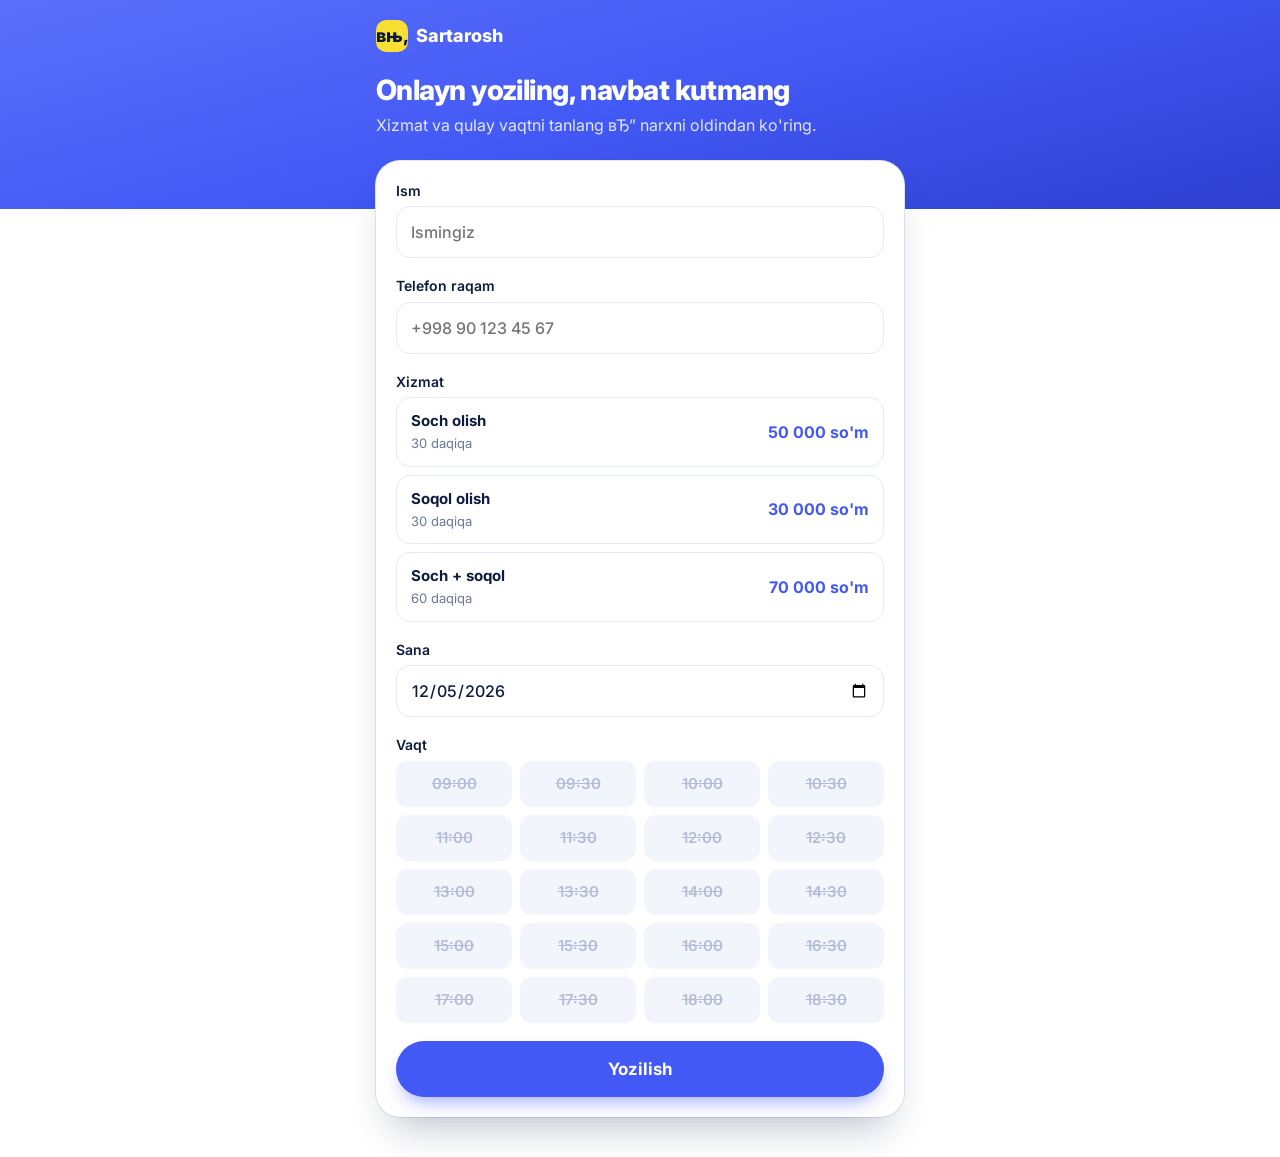
==== index.html @ 55377b4f "Simplify: static site for GitHub Pages, remove server" ====
﻿<!doctype html>
<html lang="uz">
<head>
<meta charset="utf-8">
<meta name="viewport" content="width=device-width, initial-scale=1">
<title>Sartarosh вЂ“ Onlayn yozilish</title>
<link rel="preconnect" href="https://fonts.googleapis.com">
<link href="https://fonts.googleapis.com/css2?family=Inter:wght@400;500;600;700;800&display=swap" rel="stylesheet">
<link rel="stylesheet" href="style.css">
</head>
<body>

<header class="hero">
  <div class="wrap">
    <div class="logo"><span class="mark">вњ‚</span>Sartarosh</div>
    <h1>Onlayn yoziling, navbat kutmang</h1>
    <p>Xizmat va qulay vaqtni tanlang вЂ” narxni oldindan ko'ring.</p>
  </div>
</header>

<main class="wrap">
  <form id="form" class="card" novalidate>

    <div class="field" id="f-name">
      <label for="name">Ism</label>
      <input id="name" type="text" autocomplete="name" placeholder="Ismingiz">
      <div class="err" hidden></div>
    </div>

    <div class="field" id="f-phone">
      <label for="phone">Telefon raqam</label>
      <input id="phone" type="tel" inputmode="numeric" autocomplete="tel" placeholder="+998 90 123 45 67">
      <div class="err" hidden></div>
    </div>

    <div class="field" id="f-service">
      <label>Xizmat</label>
      <div id="services" class="services" role="radiogroup" aria-label="Xizmat"></div>
      <div class="err" hidden></div>
    </div>

    <div class="field" id="f-date">
      <label for="date">Sana</label>
      <input id="date" type="date">
      <div class="err" hidden></div>
    </div>

    <div class="field" id="f-time">
      <label>Vaqt</label>
      <div id="slots" class="slots" role="radiogroup" aria-label="Vaqt"></div>
      <div class="err" hidden></div>
    </div>

    <button type="submit" class="btn">Yozilish</button>
  </form>
</main>

<!-- Tasdiqlash oynasi -->
<div id="modal" class="overlay" hidden>
  <div class="dialog" role="dialog" aria-modal="true" aria-labelledby="m-title">
    <div id="m-confirm">
      <h2 id="m-title">Yozilishni tasdiqlang</h2>
      <dl class="sum">
        <div><dt>Ism</dt><dd id="s-name"></dd></div>
        <div><dt>Telefon</dt><dd id="s-phone"></dd></div>
        <div><dt>Xizmat</dt><dd id="s-service"></dd></div>
        <div><dt>Sana</dt><dd id="s-date"></dd></div>
        <div><dt>Vaqt</dt><dd id="s-time"></dd></div>
        <div class="total"><dt>Narx</dt><dd id="s-price"></dd></div>
      </dl>
      <div id="m-error" class="err big" hidden></div>
      <div class="actions">
        <button type="button" id="btn-back" class="btn ghost">Qayta tanlash</button>
        <button type="button" id="btn-ok" class="btn">Tasdiqlash</button>
      </div>
    </div>
    <div id="m-done" hidden>
      <div class="tick">вњ“</div>
      <h2>Siz muvaffaqiyatli yozildingiz</h2>
      <p id="done-text"></p>
      <button type="button" id="btn-close" class="btn">Yopish</button>
    </div>
  </div>
</div>

<script src="data.js"></script>
<script src="app.js"></script>
</body>
</html>
---- style.css ----
:root{
  --primary:#4359F5; --navy:#091A3D; --yellow:#F9DF32;
  --text:#0E1B3D; --muted:#6B7899; --line:#E4E9F5; --soft:#F3F5FD; --danger:#E5484D; --ok:#1FA971;
}
*{box-sizing:border-box;margin:0;padding:0}
body{font-family:'Inter',system-ui,sans-serif;color:var(--text);background:#fff;font-size:16px;line-height:1.4}
.wrap{max-width:560px;margin:0 auto;padding:0 16px}

.hero{background:linear-gradient(165deg,#5A70FA 0%,#4359F5 50%,#2E3FD0 100%);color:#fff;padding:20px 0 72px}
.logo{display:flex;align-items:center;gap:8px;font-weight:800;font-size:18px}
.logo .mark{width:32px;height:32px;border-radius:10px;background:var(--yellow);color:var(--navy);display:grid;place-items:center}
.hero h1{font-size:28px;line-height:1.15;font-weight:800;letter-spacing:-.02em;margin:22px 0 8px}
.hero p{color:rgba(255,255,255,.85)}

.card{background:#fff;border-radius:24px;padding:20px;margin:-48px 0 40px;box-shadow:0 24px 40px -16px rgba(9,26,61,.28),0 0 0 1px var(--line)}
.field{margin-bottom:18px}
label{display:block;font-size:14px;font-weight:600;margin-bottom:6px}
input[type=text],input[type=tel],input[type=date]{
  width:100%;height:52px;border:1.5px solid var(--line);border-radius:14px;padding:0 14px;font:500 16px 'Inter';color:var(--text);background:#fff}
input:focus{outline:none;border-color:var(--primary);box-shadow:0 0 0 3px rgba(67,89,245,.18)}
.field.bad input{border-color:var(--danger)}
.err{color:var(--danger);font-size:13px;font-weight:500;margin-top:6px}
.err.big{font-size:14px;background:#FDECEC;border-radius:12px;padding:10px 12px;margin:0 0 12px}

.services{display:grid;gap:8px}
.svc{display:flex;justify-content:space-between;align-items:center;gap:12px;text-align:left;width:100%;
  border:1.5px solid var(--line);background:#fff;border-radius:14px;padding:12px 14px;font:inherit;color:inherit;cursor:pointer}
.svc b{display:block;font-size:15px}
.svc small{color:var(--muted);font-size:13px}
.svc .p{font-weight:700;color:var(--primary);white-space:nowrap}
.svc[aria-checked=true]{border-color:var(--primary);background:#EEF1FE}
.field.bad .services{outline:1.5px solid var(--danger);outline-offset:3px;border-radius:14px}
.empty{color:var(--muted);font-size:14px}

.slots{display:grid;grid-template-columns:repeat(4,1fr);gap:8px}
.slot{height:46px;border-radius:12px;border:1.5px solid var(--line);background:#fff;font:600 15px 'Inter';color:var(--text);cursor:pointer}
.slot[aria-checked=true]{background:var(--primary);border-color:var(--primary);color:#fff}
.slot:disabled{background:var(--soft);color:#B5BDD6;border-color:transparent;text-decoration:line-through;cursor:not-allowed}

.btn{display:flex;align-items:center;justify-content:center;width:100%;height:56px;border:0;border-radius:30px;
  background:var(--primary);color:#fff;font:700 17px 'Inter';cursor:pointer;box-shadow:0 10px 20px -8px rgba(67,89,245,.6)}
.btn:active{transform:translateY(1px)}
.btn.ghost{background:#fff;color:var(--primary);border:1.5px solid var(--primary);box-shadow:none}
button:focus-visible{outline:3px solid rgba(67,89,245,.4);outline-offset:2px}

.overlay{position:fixed;inset:0;background:rgba(9,26,61,.55);display:flex;align-items:flex-end;justify-content:center;padding:0;z-index:10}
.overlay[hidden]{display:none}
.dialog{background:#fff;width:100%;max-width:480px;border-radius:28px 28px 0 0;padding:24px 20px 20px;max-height:92vh;overflow:auto}
.dialog h2{font-size:22px;font-weight:800;margin-bottom:14px}
.sum{margin-bottom:16px}
.sum div{display:flex;justify-content:space-between;gap:16px;padding:10px 0;border-bottom:1px solid var(--line)}
.sum dt{color:var(--muted);font-size:14px}
.sum dd{font-weight:600;text-align:right}
.sum .total dd{color:var(--primary);font-size:18px;font-weight:800}
.sum .total{border-bottom:0}
.actions{display:grid;grid-template-columns:1fr 1fr;gap:10px}
.tick{width:64px;height:64px;border-radius:50%;background:#DDF5EA;color:var(--ok);display:grid;place-items:center;font-size:32px;font-weight:800;margin:0 auto 14px}
#m-done{text-align:center}
#m-done p{color:var(--muted);margin:-4px 0 18px}

@media (min-width:600px){
  .overlay{align-items:center;padding:16px}
  .dialog{border-radius:28px}
}
@media (max-width:360px){.slots{grid-template-columns:repeat(3,1fr)}.actions{grid-template-columns:1fr}}
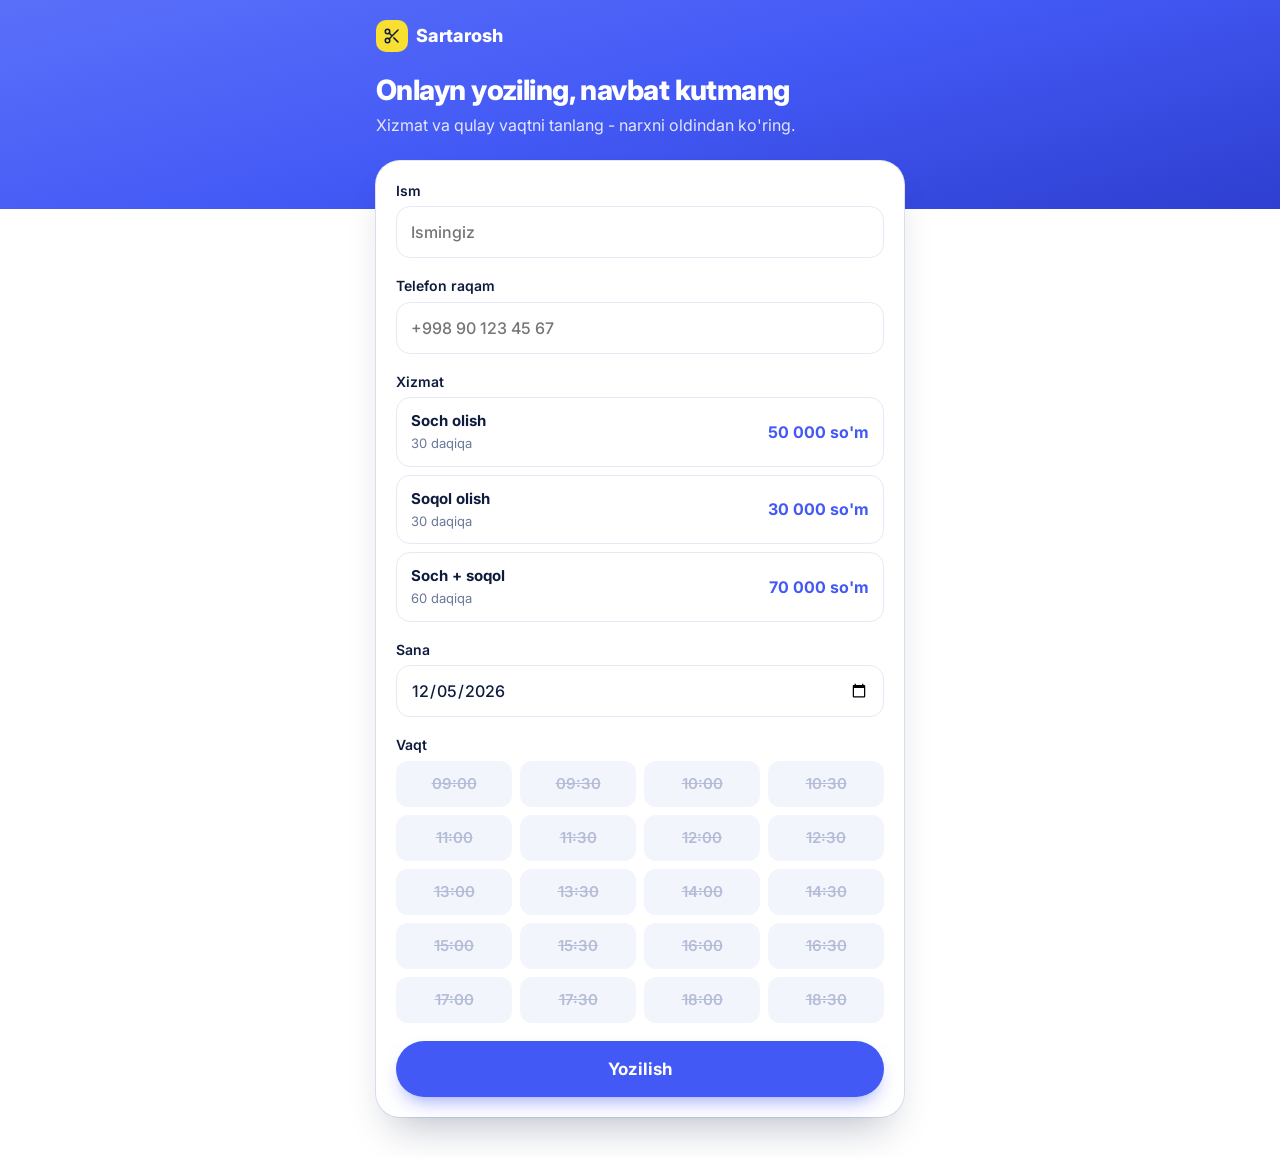
==== commit 9f0864c7: "Replace broken logo glyph with SVG icon, fix text encoding" ====
--- a/index.html
+++ b/index.html
@@ -3,7 +3,7 @@
 <head>
 <meta charset="utf-8">
 <meta name="viewport" content="width=device-width, initial-scale=1">
-<title>Sartarosh вЂ“ Onlayn yozilish</title>
+<title>Sartarosh - Onlayn yozilish</title>
 <link rel="preconnect" href="https://fonts.googleapis.com">
 <link href="https://fonts.googleapis.com/css2?family=Inter:wght@400;500;600;700;800&display=swap" rel="stylesheet">
 <link rel="stylesheet" href="style.css">
@@ -12,9 +12,9 @@
 
 <header class="hero">
   <div class="wrap">
-    <div class="logo"><span class="mark">вњ‚</span>Sartarosh</div>
+    <div class="logo"><span class="mark"><svg viewBox="0 0 24 24"><circle cx="6" cy="6" r="3"/><circle cx="6" cy="18" r="3"/><path d="M20 4 8.1 15.9M14.5 14.5 20 20M8.1 8.1 12 12"/></svg></span>Sartarosh</div>
     <h1>Onlayn yoziling, navbat kutmang</h1>
-    <p>Xizmat va qulay vaqtni tanlang вЂ” narxni oldindan ko'ring.</p>
+    <p>Xizmat va qulay vaqtni tanlang - narxni oldindan ko'ring.</p>
   </div>
 </header>
 
@@ -75,7 +75,7 @@
       </div>
     </div>
     <div id="m-done" hidden>
-      <div class="tick">вњ“</div>
+      <div class="tick"><svg viewBox="0 0 24 24"><path d="m5 12 5 5 9-10"/></svg></div>
       <h2>Siz muvaffaqiyatli yozildingiz</h2>
       <p id="done-text"></p>
       <button type="button" id="btn-close" class="btn">Yopish</button>
--- a/style.css
+++ b/style.css
@@ -9,6 +9,8 @@
 .hero{background:linear-gradient(165deg,#5A70FA 0%,#4359F5 50%,#2E3FD0 100%);color:#fff;padding:20px 0 72px}
 .logo{display:flex;align-items:center;gap:8px;font-weight:800;font-size:18px}
 .logo .mark{width:32px;height:32px;border-radius:10px;background:var(--yellow);color:var(--navy);display:grid;place-items:center}
+.logo .mark svg,.tick svg{width:18px;height:18px;stroke:currentColor;fill:none;stroke-width:2;stroke-linecap:round;stroke-linejoin:round}
+.tick svg{width:32px;height:32px;stroke-width:2.5}
 .hero h1{font-size:28px;line-height:1.15;font-weight:800;letter-spacing:-.02em;margin:22px 0 8px}
 .hero p{color:rgba(255,255,255,.85)}
 
